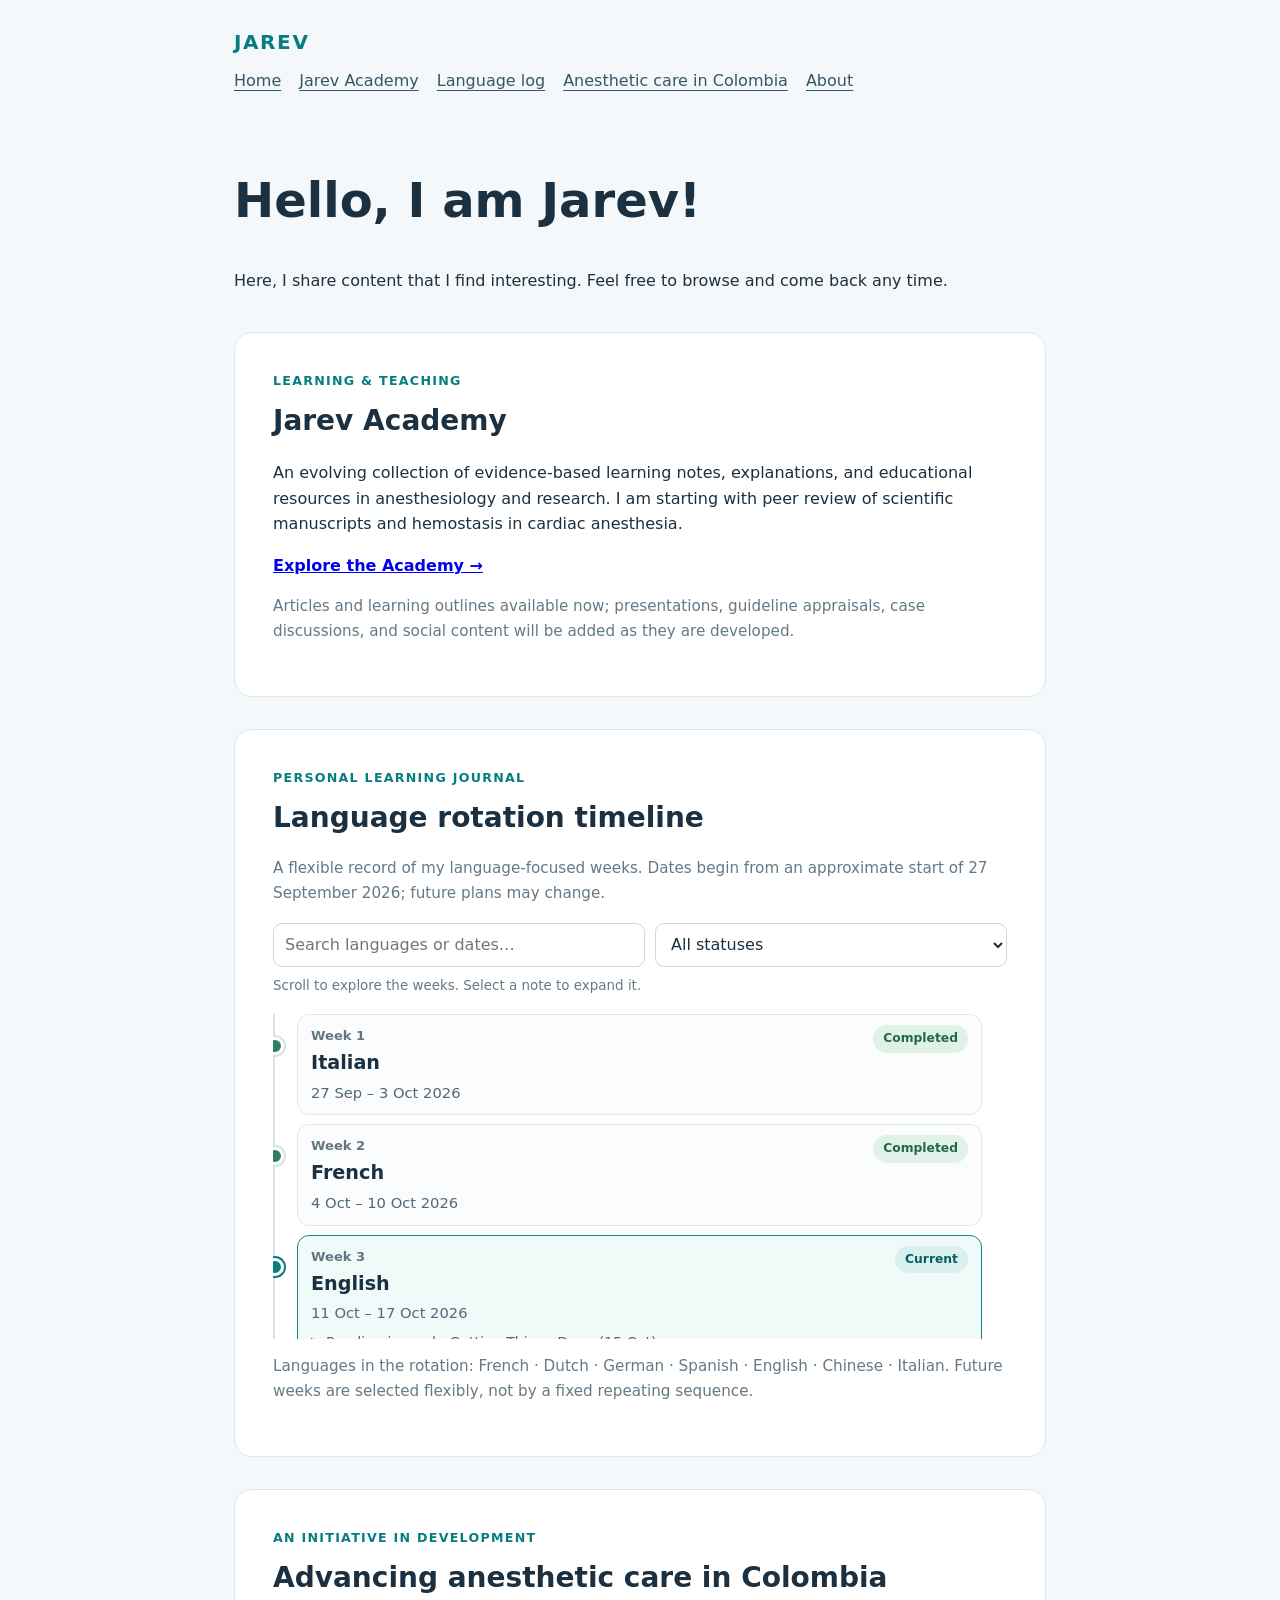
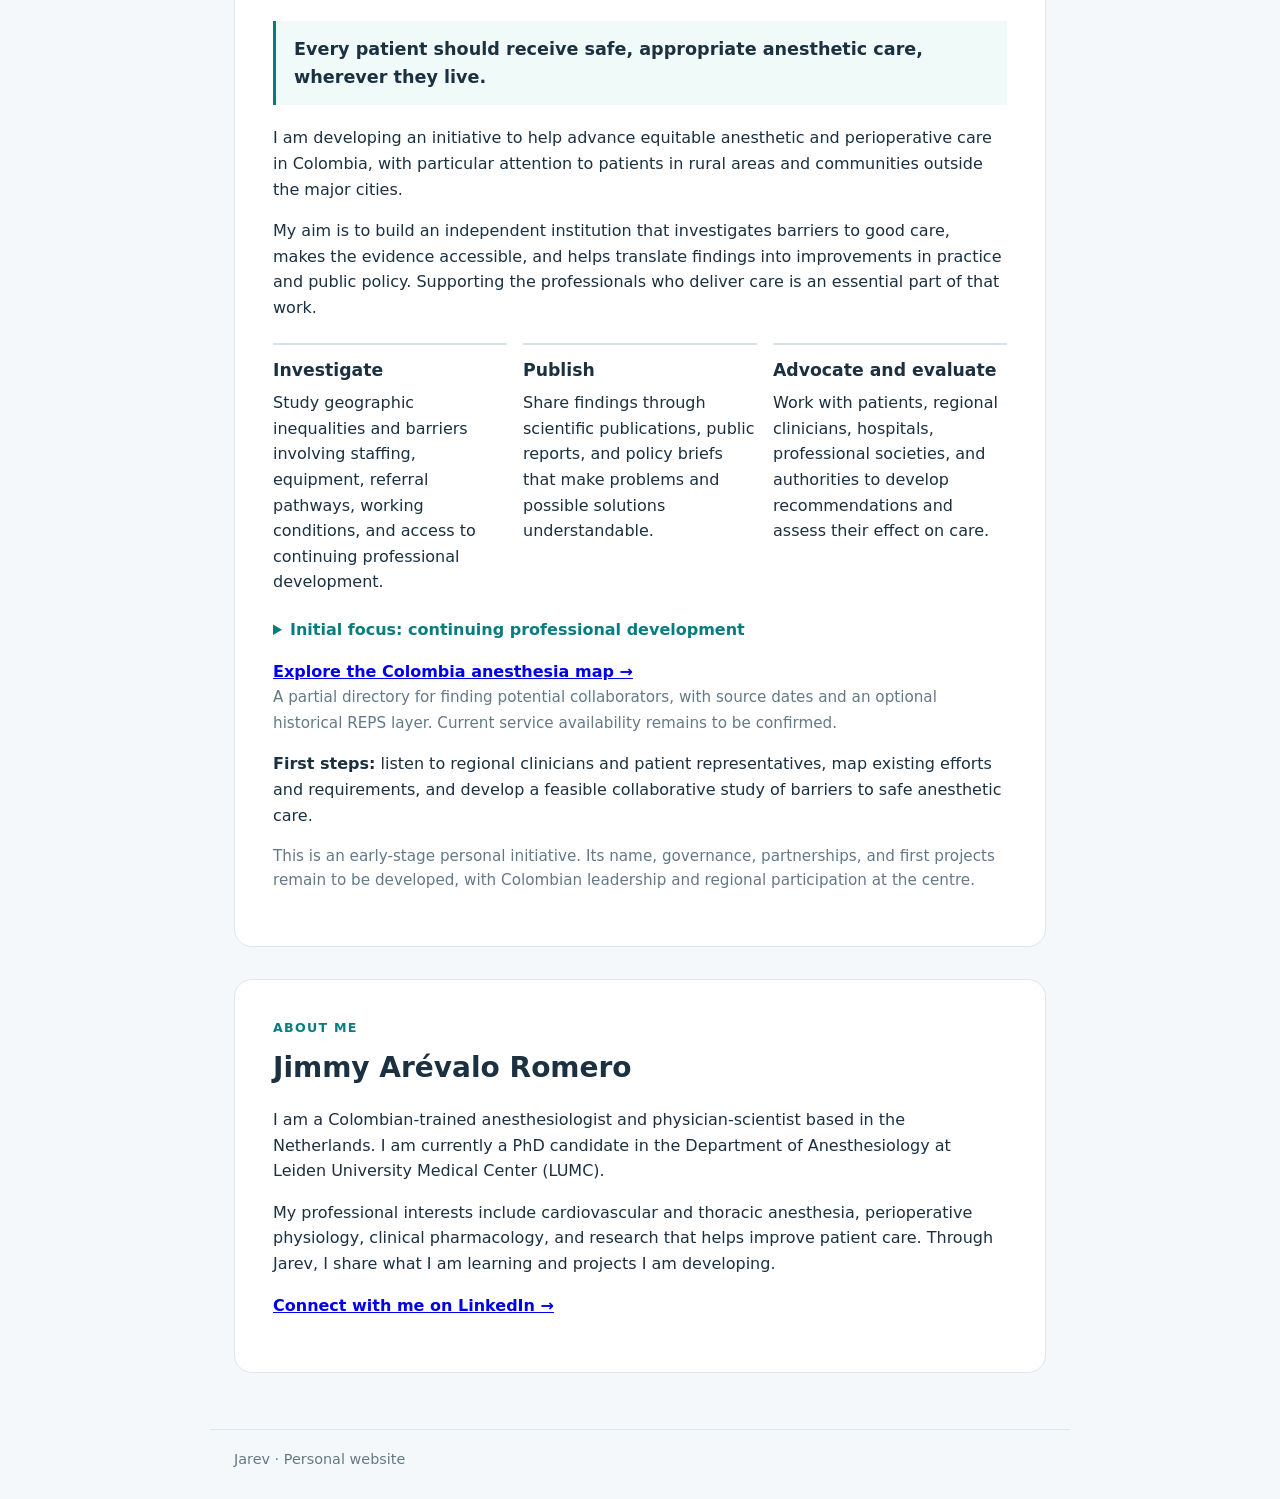
==== index.html @ 4c2c331e "Move About section and navigation link to end of homepage" ====
<!DOCTYPE html>
<html lang="en">
<head>
  <meta charset="UTF-8">
  <meta name="viewport" content="width=device-width, initial-scale=1">
  <meta name="description" content="Jarev’s personal website: learning, research, and an initiative for equitable anesthetic care in Colombia.">
  <title>Jarev | Learning &amp; Anesthetic Care</title>
  <style>
    :root { font-family: system-ui, -apple-system, "Segoe UI", sans-serif; background: #f5f8fa; color: #1b3040; }
    * { box-sizing: border-box; }
    body { margin: 0; line-height: 1.6; }
    header, main, footer { max-width: 860px; margin: auto; padding-left: 24px; padding-right: 24px; }
    header { padding-top: 26px; padding-bottom: 14px; }
    .brand { color: #087d80; font-weight: 800; letter-spacing: .08em; text-decoration: none; font-size: 1.25rem; }
    nav { margin-top: 10px; }
    nav a { color: #345668; margin-right: 18px; text-underline-offset: 4px; }
    main { padding-top: 26px; padding-bottom: 56px; }
    h1 { font-size: clamp(2rem, 5vw, 3rem); line-height: 1.15; }
    h2 { margin: 0 0 9px; font-size: 1.75rem; }
    .intro { margin-bottom: 38px; }
    .panel { padding: clamp(20px, 4vw, 38px); border-radius: 18px; border: 1px solid #dce6eb; background: white; }
    .panel + .panel { margin-top: 32px; }
    .initiative-principle { margin: 20px 0; padding: 14px 18px; border-left: 3px solid #087d80; background: #f0faf9; font-size: 1.1rem; font-weight: 650; }
    .initiative-grid { display: grid; grid-template-columns: repeat(auto-fit, minmax(min(100%, 190px), 1fr)); gap: 16px; margin: 22px 0; }
    .initiative-grid article { border-top: 2px solid #d5e3e8; padding-top: 12px; }
    .initiative-grid h3 { margin: 0 0 6px; font-size: 1.08rem; }
    .initiative-grid p { margin: 0; }
    .initiative-details summary { cursor: pointer; color: #087d80; font-weight: 650; }
    .eyebrow { text-transform: uppercase; color: #087d80; letter-spacing: .1em; font-size: .79rem; font-weight: 800; margin: 0 0 8px; }
    .muted { color: #647986; font-size: .95rem; }
    .timeline-tools { display: flex; flex-wrap: wrap; gap: 10px; margin-top: 18px; }
    .timeline-tools input, .timeline-tools select { min-height: 42px; border: 1px solid #c8d8df; border-radius: 9px; background: white; padding: 8px 11px; font: inherit; color: inherit; }
    .timeline-tools input { flex: 1 1 185px; min-width: 0; }
    .timeline-tools select { flex: 1 1 165px; }
    .timeline-viewport { max-height: 325px; overflow-y: auto; overscroll-behavior: contain; margin-top: 18px; padding-right: 10px; scrollbar-gutter: stable; }
    .timeline-hint { font-size: .84rem; margin: 8px 0 0; }
    .timeline { list-style: none; padding: 0 0 0 22px; margin: 0; border-left: 2px solid #d5e3e8; }
    .entry { position: relative; margin: 0 0 9px 0; padding: 10px 13px; border: 1px solid #e0e8ed; border-radius: 12px; background: #fbfcfd; }
    .entry::before { content: ""; position: absolute; width: 12px; height: 12px; border-radius: 50%; background: #90a5af; border: 3px solid white; box-shadow: 0 0 0 2px #d5e3e8; left: -32px; top: 22px; }
    .entry.current { border-color: #0c888c; background: #f0faf9; }
    .entry.current::before { background: #087d80; box-shadow: 0 0 0 2px #087d80; }
    .entry.completed::before { background: #318064; }
    .entry.planned::before { background: #c48a31; }
    .entry-header { display: flex; justify-content: space-between; align-items: flex-start; flex-wrap: wrap; gap: 10px; }
    .week { font-size: .82rem; color: #627684; font-weight: 650; }
    .language { font-size: 1.2rem; margin: 2px 0; font-weight: 750; }
    .date { color: #526978; font-size: .92rem; }
    .status { border-radius: 99px; padding: 4px 10px; font-size: .77rem; font-weight: 750; background: #e9eef1; color: #516676; white-space: nowrap; }
    .completed .status { color: #226848; background: #e0f2e7; }
    .current .status { color: #075f61; background: #d8f1ee; }
    .planned .status { color: #875814; background: #fff0d8; }
    .entry p { margin: 8px 0 0; }
    .entry details { margin-top: 6px; color: #526978; font-size: .88rem; }
    .journal-note { padding: 5px 0 3px; }
    .journal-note p { margin: 10px 0; }
    .journal-note p:last-child { margin-bottom: 0; }
    .entry summary { cursor: pointer; }
    .entry[hidden] { display: none; }
    #no-results { margin: 14px 0; color: #617381; }
    @media (max-width: 520px) { .timeline-viewport { max-height: 300px; } .language { font-size: 1.05rem; } .date { font-size: .82rem; } }
    footer { border-top: 1px solid #dce6eb; padding-top: 18px; padding-bottom: 28px; color: #647986; font-size: .9rem; }
  </style>
</head>
<body>
  <header>
    <a class="brand" href="#top">JAREV</a>
    <nav aria-label="Main navigation"><a href="#top">Home</a><a href="academy/">Jarev Academy</a><a href="#language-log">Language log</a><a href="#colombia">Anesthetic care in Colombia</a><a href="#about">About</a></nav>
  </header>
  <main id="top">
    <section class="intro">
      <h1>Hello, I am Jarev!</h1>
      <p>Here, I share content that I find interesting. Feel free to browse and come back any time.</p>
    </section>
    <section class="panel" id="academy" aria-labelledby="academy-heading">
      <p class="eyebrow">Learning &amp; teaching</p>
      <h2 id="academy-heading">Jarev Academy</h2>
      <p>An evolving collection of evidence-based learning notes, explanations, and educational resources in anesthesiology and research. I am starting with peer review of scientific manuscripts and hemostasis in cardiac anesthesia.</p>
      <p><a href="academy/"><strong>Explore the Academy →</strong></a></p>
      <p class="muted">Articles and learning outlines available now; presentations, guideline appraisals, case discussions, and social content will be added as they are developed.</p>
    </section>

    <section class="panel" id="language-log" aria-labelledby="log-heading">
      <p class="eyebrow">Personal learning journal</p>
      <h2 id="log-heading">Language rotation timeline</h2>
      <p class="muted">A flexible record of my language-focused weeks. Dates begin from an approximate start of 27 September 2026; future plans may change.</p>
      <div class="timeline-tools">
        <input id="language-search" type="search" placeholder="Search languages or dates…" aria-label="Search timeline">
        <select id="status-filter" aria-label="Filter by status">
          <option value="all">All statuses</option>
          <option value="completed">Completed</option>
          <option value="current">Current</option>
          <option value="planned">Planned / tentative</option>
          <option value="tbd">To be determined</option>
        </select>
      </div>
      <p class="muted timeline-hint">Scroll to explore the weeks. Select a note to expand it.</p>
      <div class="timeline-viewport" aria-label="Scrollable language rotation timeline" tabindex="0">
      <ol class="timeline">
        <li class="entry completed">
          <div class="entry-header"><div><div class="week">Week 1</div><div class="language">Italian</div><div class="date"><time datetime="2026-09-27">27 Sep</time> – <time datetime="2026-10-03">3 Oct 2026</time></div></div><span class="status">Completed</span></div>
        </li>
        <li class="entry completed">
          <div class="entry-header"><div><div class="week">Week 2</div><div class="language">French</div><div class="date"><time datetime="2026-10-04">4 Oct</time> – <time datetime="2026-10-10">10 Oct 2026</time></div></div><span class="status">Completed</span></div>
        </li>
        <li class="entry current">
          <div class="entry-header"><div><div class="week">Week 3</div><div class="language">English</div><div class="date"><time datetime="2026-10-11">11 Oct</time> – <time datetime="2026-10-17">17 Oct 2026</time></div></div><span class="status">Current</span></div>
          <details>
            <summary>Reading journal · Getting Things Done (15 Oct)</summary>
            <div class="journal-note">
              <p><strong>What I'm reading:</strong> <cite>Getting Things Done</cite> by David Allen (2015 edition).</p>
              <p>I came across a used copy by chance while passing a bookshop. I was drawn to the possibility of developing a more efficient, less stressful approach to productivity—and to the opportunity to practise reading in English.</p>
              <p>I'm curious about how well the book's ideas hold up today. The author intended this edition to focus on enduring principles rather than tools tied to the technology of 2015, before today's widely accessible AI chatbots. I want to see how those principles might apply in a world with newer AI tools.</p>
            </div>
          </details>
        </li>
        <li class="entry planned">
          <div class="entry-header"><div><div class="week">Week 4</div><div class="language">English</div><div class="date"><time datetime="2026-10-18">18 Oct</time> – <time datetime="2026-10-24">24 Oct 2026</time></div></div><span class="status">Planned</span></div>
          <details><summary>Week note</summary><p>An extra English week while in the United States.</p></details>
        </li>
        <li class="entry planned">
          <div class="entry-header"><div><div class="week">Week 5</div><div class="language">German</div><div class="date"><time datetime="2026-10-25">25 Oct</time> – <time datetime="2026-10-31">31 Oct 2026</time></div></div><span class="status">Tentative</span></div>
        </li>
        <li class="entry">
          <div class="entry-header"><div><div class="week">Week 6</div><div class="language">To be determined</div><div class="date"><time datetime="2026-11-01">1 Nov</time> – <time datetime="2026-11-07">7 Nov 2026</time></div></div><span class="status">TBD</span></div>
        </li>
        <li class="entry">
          <div class="entry-header"><div><div class="week">Week 7</div><div class="language">To be determined</div><div class="date"><time datetime="2026-11-08">8 Nov</time> – <time datetime="2026-11-14">14 Nov 2026</time></div></div><span class="status">TBD</span></div>
        </li>
        <li class="entry">
          <div class="entry-header"><div><div class="week">Week 8</div><div class="language">To be determined</div><div class="date"><time datetime="2026-11-15">15 Nov</time> – <time datetime="2026-11-21">21 Nov 2026</time></div></div><span class="status">TBD</span></div>
        </li>
      </ol>
      <p id="no-results" hidden>No matching weeks found.</p>
      </div>
      <p class="muted">Languages in the rotation: French · Dutch · German · Spanish · English · Chinese · Italian. Future weeks are selected flexibly, not by a fixed repeating sequence.</p>
    </section>

    <section class="panel" id="colombia" aria-labelledby="colombia-heading">
      <p class="eyebrow">An initiative in development</p>
      <h2 id="colombia-heading">Advancing anesthetic care in Colombia</h2>
      <blockquote class="initiative-principle">Every patient should receive safe, appropriate anesthetic care, wherever they live.</blockquote>
      <p>I am developing an initiative to help advance equitable anesthetic and perioperative care in Colombia, with particular attention to patients in rural areas and communities outside the major cities.</p>
      <p>My aim is to build an independent institution that investigates barriers to good care, makes the evidence accessible, and helps translate findings into improvements in practice and public policy. Supporting the professionals who deliver care is an essential part of that work.</p>
      <div class="initiative-grid">
        <article>
          <h3>Investigate</h3>
          <p>Study geographic inequalities and barriers involving staffing, equipment, referral pathways, working conditions, and access to continuing professional development.</p>
        </article>
        <article>
          <h3>Publish</h3>
          <p>Share findings through scientific publications, public reports, and policy briefs that make problems and possible solutions understandable.</p>
        </article>
        <article>
          <h3>Advocate and evaluate</h3>
          <p>Work with patients, regional clinicians, hospitals, professional societies, and authorities to develop recommendations and assess their effect on care.</p>
        </article>
      </div>
      <details class="initiative-details">
        <summary>Initial focus: continuing professional development</summary>
        <p>One proposed research priority is how Colombia supports and verifies continued professional competence. Questions include access to relevant education, protected learning time, costs, institutional responsibilities, and the role of continuing education or recertification requirements.</p>
        <p>The aim is to establish what helps clinicians maintain current, safe practice and improves patient care. Recommendations should be informed by evidence and by the realities of practising outside major academic centres.</p>
      </details>
      <p><a href="mapa-anestesia.html"><strong>Explore the Colombia anesthesia map →</strong></a><br><span class="muted">A partial directory for finding potential collaborators, with source dates and an optional historical REPS layer. Current service availability remains to be confirmed.</span></p>
      <p><strong>First steps:</strong> listen to regional clinicians and patient representatives, map existing efforts and requirements, and develop a feasible collaborative study of barriers to safe anesthetic care.</p>
      <p class="muted">This is an early-stage personal initiative. Its name, governance, partnerships, and first projects remain to be developed, with Colombian leadership and regional participation at the centre.</p>
    </section>

    <section class="panel" id="about" aria-labelledby="about-heading">
      <p class="eyebrow">About me</p>
      <h2 id="about-heading">Jimmy Arévalo Romero</h2>
      <p>I am a Colombian-trained anesthesiologist and physician-scientist based in the Netherlands. I am currently a PhD candidate in the Department of Anesthesiology at Leiden University Medical Center (LUMC).</p>
      <p>My professional interests include cardiovascular and thoracic anesthesia, perioperative physiology, clinical pharmacology, and research that helps improve patient care. Through Jarev, I share what I am learning and projects I am developing.</p>
      <p><a href="https://www.linkedin.com/in/jimmy-ar%C3%A9valo-romero-9998aa47/" target="_blank" rel="noopener noreferrer"><strong>Connect with me on LinkedIn →</strong></a></p>
    </section>
  </main>
  <footer>Jarev · Personal website</footer>
  <script>
    const search = document.getElementById('language-search');
    const filter = document.getElementById('status-filter');
    const entries = Array.from(document.querySelectorAll('.timeline .entry'));
    const empty = document.getElementById('no-results');
    function applyFilters() {
      const term = search.value.trim().toLocaleLowerCase();
      let visible = 0;
      for (const entry of entries) {
        const status = entry.classList.contains('completed') ? 'completed'
          : entry.classList.contains('current') ? 'current'
          : entry.querySelector('.status').textContent.trim() === 'TBD' ? 'tbd' : 'planned';
        const matches = (filter.value === 'all' || status === filter.value) && entry.textContent.toLocaleLowerCase().includes(term);
        entry.hidden = !matches;
        if (matches) visible++;
      }
      empty.hidden = visible !== 0;
    }
    search.addEventListener('input', applyFilters);
    filter.addEventListener('change', applyFilters);
  </script>
</body>
</html>
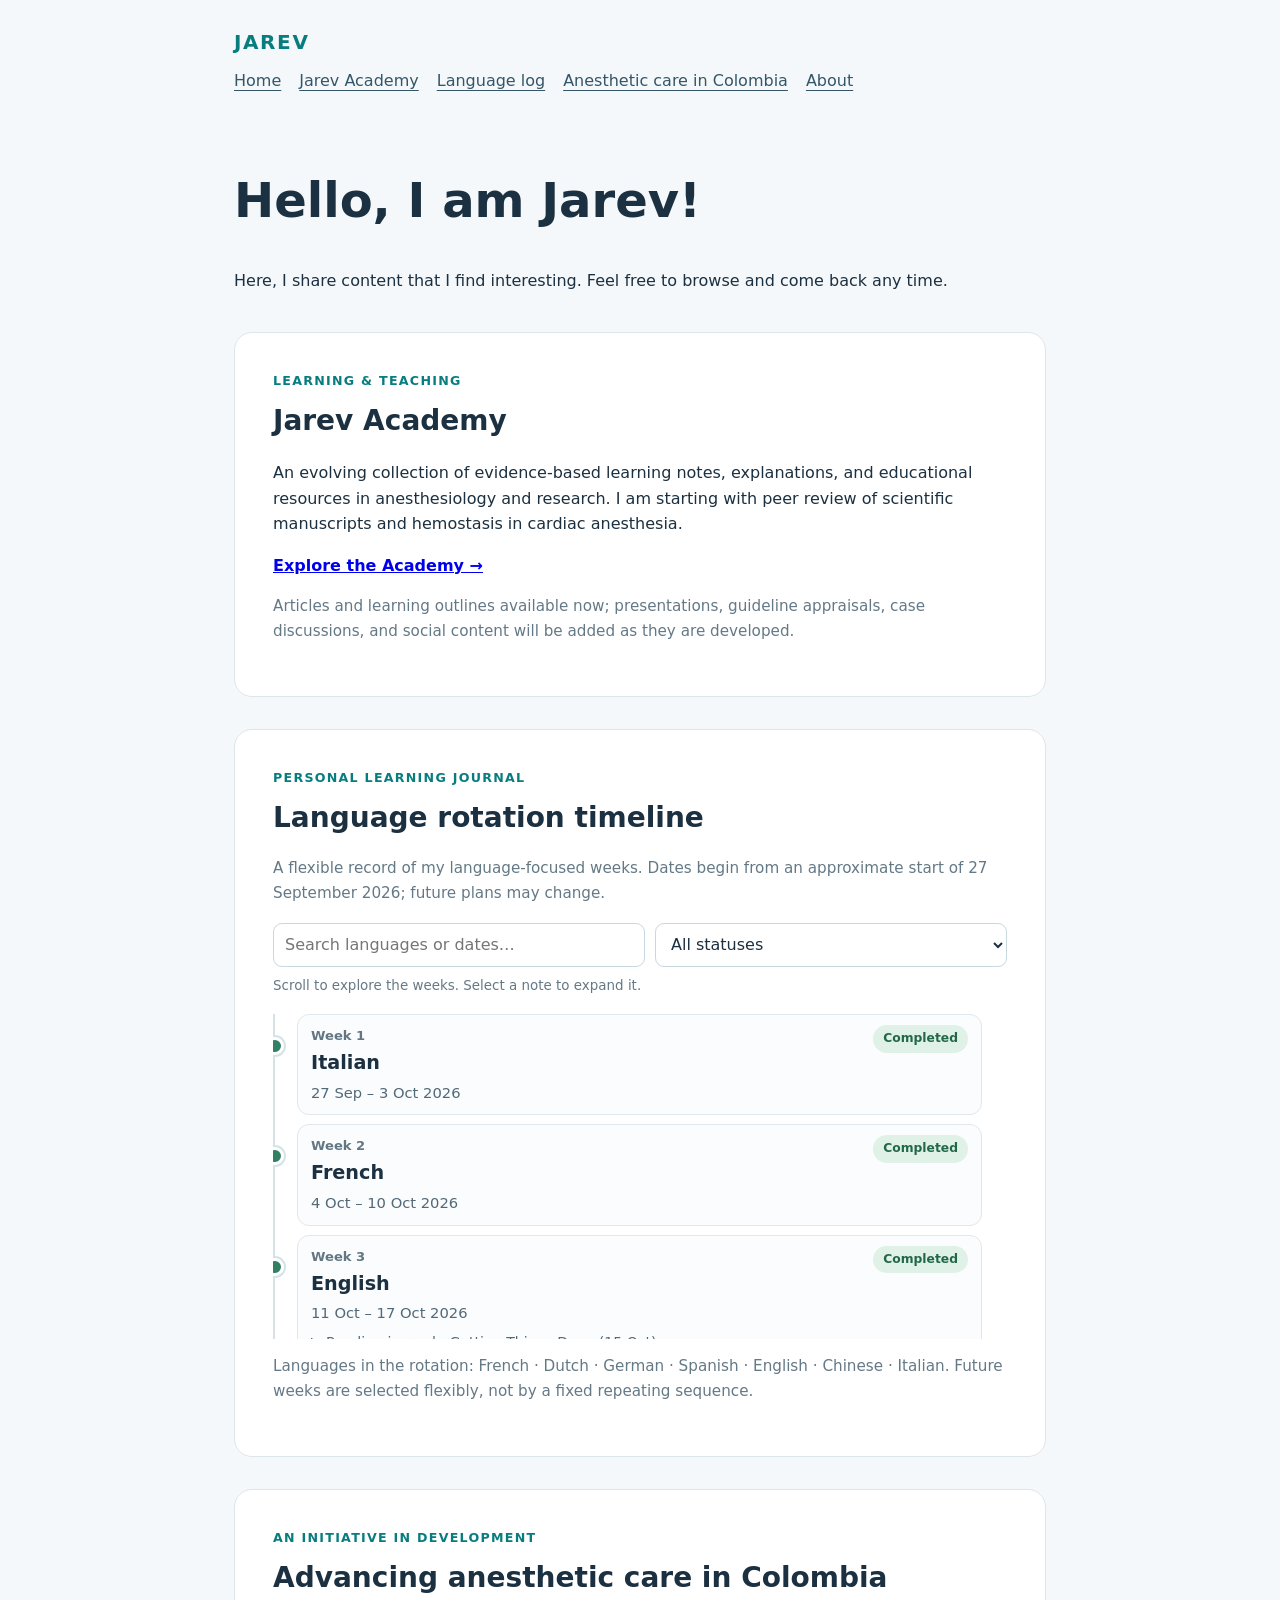
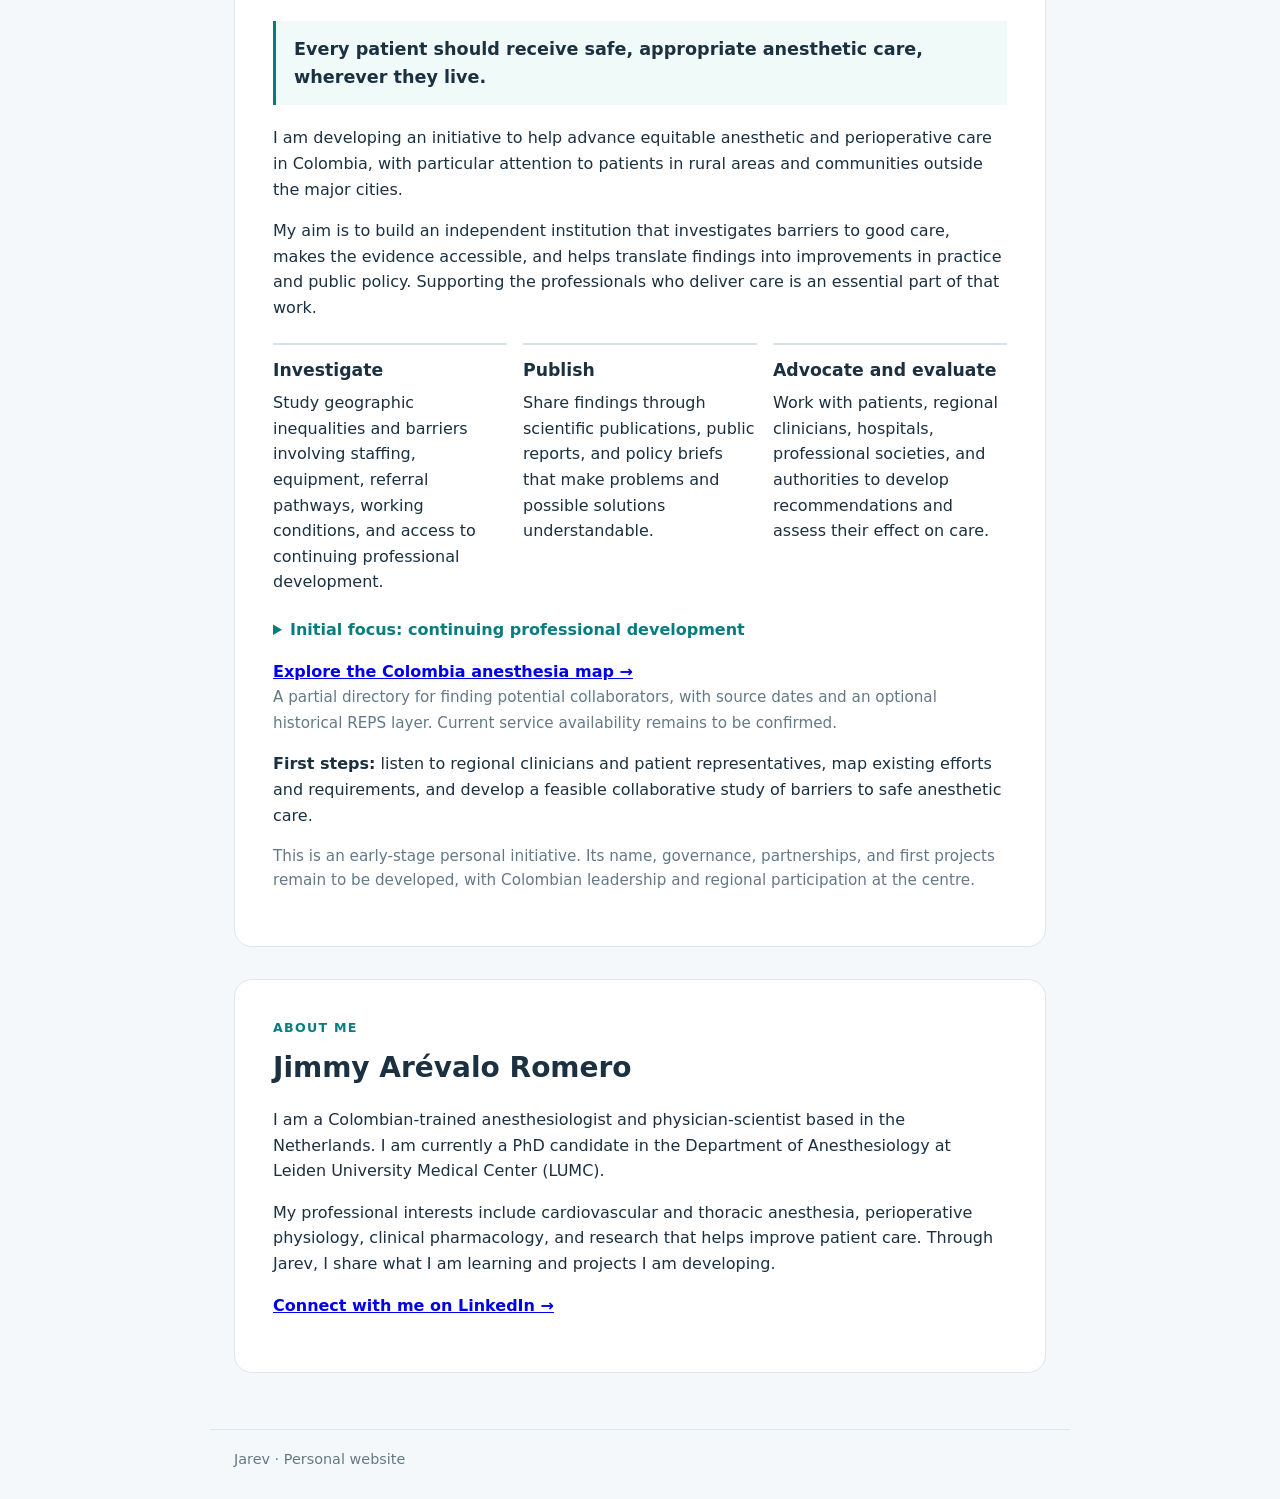
==== commit ee10fc26: "Update language timeline: Week 3 completed, Week 4 current Co-Authored-By: Claude Opus 5.5 <noreply@" ====
--- a/index.html
+++ b/index.html
@@ -102,8 +102,8 @@
         <li class="entry completed">
           <div class="entry-header"><div><div class="week">Week 2</div><div class="language">French</div><div class="date"><time datetime="2026-10-04">4 Oct</time> – <time datetime="2026-10-10">10 Oct 2026</time></div></div><span class="status">Completed</span></div>
         </li>
-        <li class="entry current">
-          <div class="entry-header"><div><div class="week">Week 3</div><div class="language">English</div><div class="date"><time datetime="2026-10-11">11 Oct</time> – <time datetime="2026-10-17">17 Oct 2026</time></div></div><span class="status">Current</span></div>
+        <li class="entry completed">
+          <div class="entry-header"><div><div class="week">Week 3</div><div class="language">English</div><div class="date"><time datetime="2026-10-11">11 Oct</time> – <time datetime="2026-10-17">17 Oct 2026</time></div></div><span class="status">Completed</span></div>
           <details>
             <summary>Reading journal · Getting Things Done (15 Oct)</summary>
             <div class="journal-note">
@@ -113,8 +113,8 @@
             </div>
           </details>
         </li>
-        <li class="entry planned">
-          <div class="entry-header"><div><div class="week">Week 4</div><div class="language">English</div><div class="date"><time datetime="2026-10-18">18 Oct</time> – <time datetime="2026-10-24">24 Oct 2026</time></div></div><span class="status">Planned</span></div>
+        <li class="entry current">
+          <div class="entry-header"><div><div class="week">Week 4</div><div class="language">English</div><div class="date"><time datetime="2026-10-18">18 Oct</time> – <time datetime="2026-10-24">24 Oct 2026</time></div></div><span class="status">Current</span></div>
           <details><summary>Week note</summary><p>An extra English week while in the United States.</p></details>
         </li>
         <li class="entry planned">
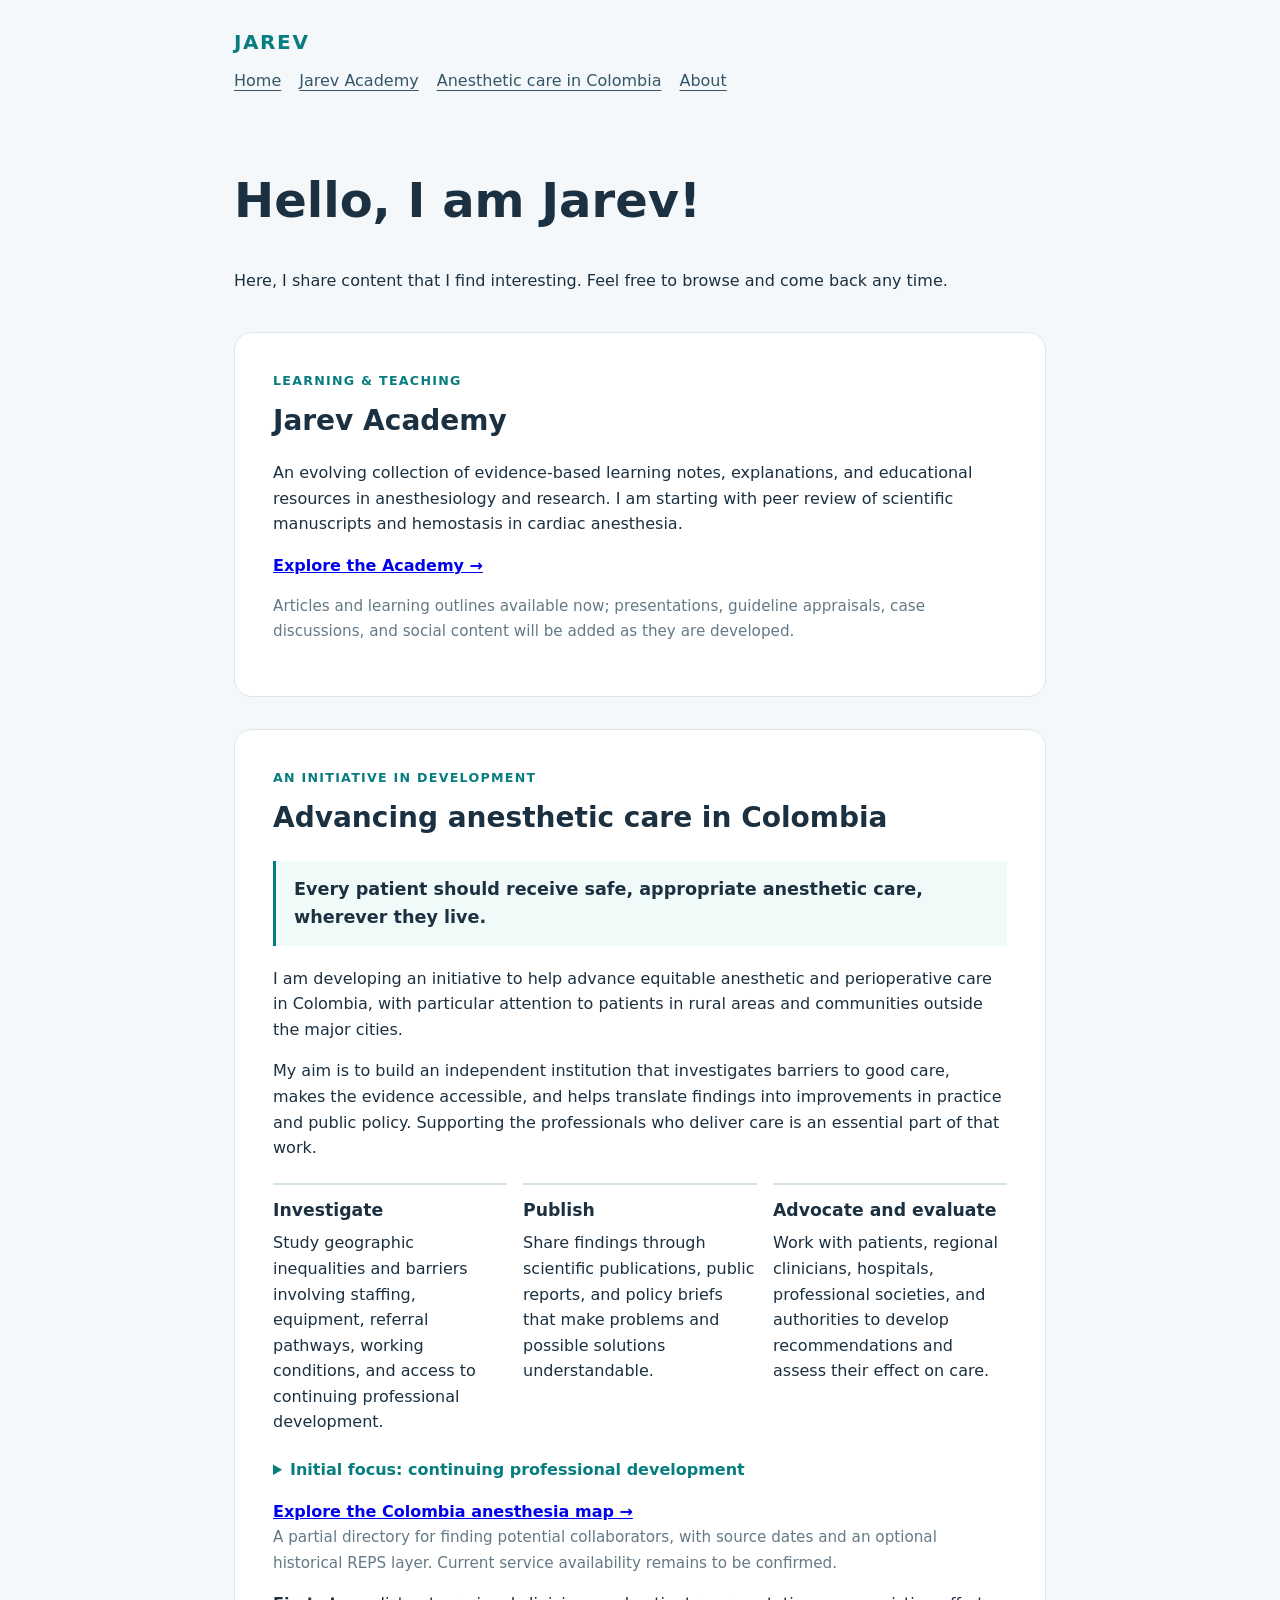
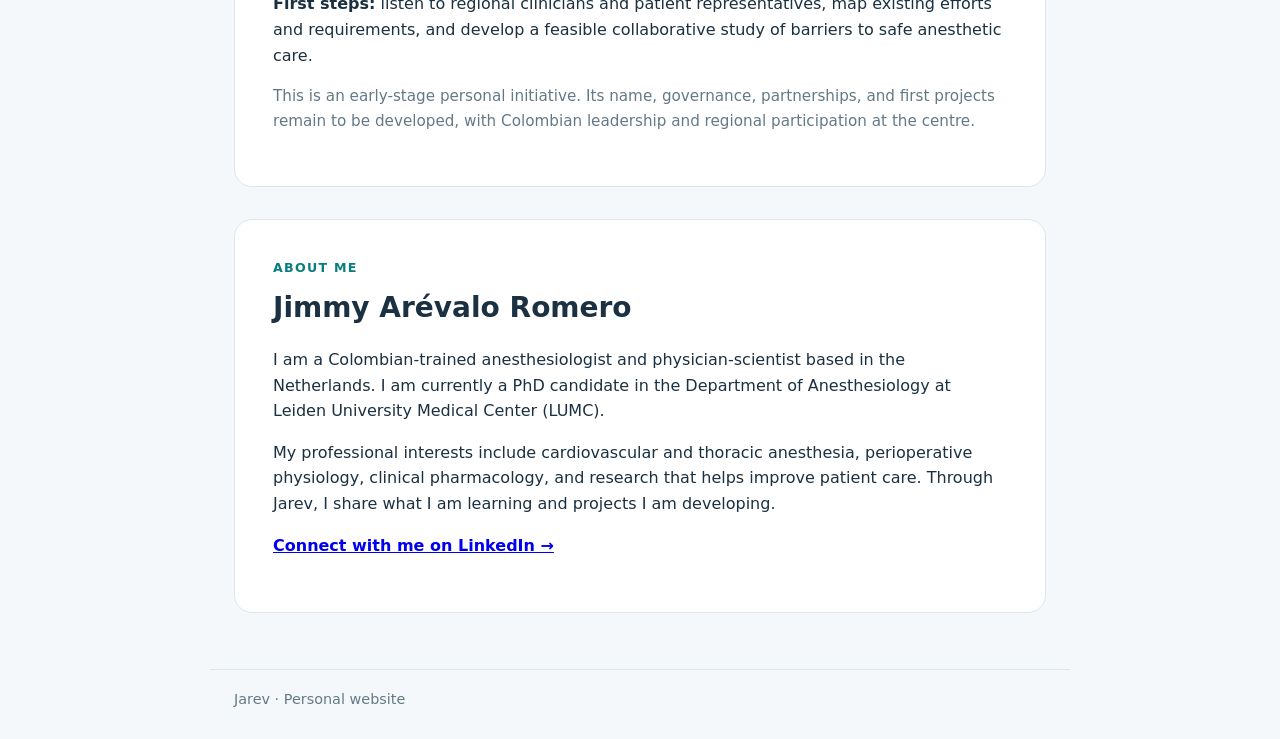
==== commit 42c7e838: "Move language log to unlisted /languages page; add Week 4 and 5 goals Co-Authored-By: Claude Opus 5." ====
--- a/index.html
+++ b/index.html
@@ -64,7 +64,7 @@
 <body>
   <header>
     <a class="brand" href="#top">JAREV</a>
-    <nav aria-label="Main navigation"><a href="#top">Home</a><a href="academy/">Jarev Academy</a><a href="#language-log">Language log</a><a href="#colombia">Anesthetic care in Colombia</a><a href="#about">About</a></nav>
+    <nav aria-label="Main navigation"><a href="#top">Home</a><a href="academy/">Jarev Academy</a><a href="#colombia">Anesthetic care in Colombia</a><a href="#about">About</a></nav>
   </header>
   <main id="top">
     <section class="intro">
@@ -77,62 +77,6 @@
       <p>An evolving collection of evidence-based learning notes, explanations, and educational resources in anesthesiology and research. I am starting with peer review of scientific manuscripts and hemostasis in cardiac anesthesia.</p>
       <p><a href="academy/"><strong>Explore the Academy →</strong></a></p>
       <p class="muted">Articles and learning outlines available now; presentations, guideline appraisals, case discussions, and social content will be added as they are developed.</p>
-    </section>
-
-    <section class="panel" id="language-log" aria-labelledby="log-heading">
-      <p class="eyebrow">Personal learning journal</p>
-      <h2 id="log-heading">Language rotation timeline</h2>
-      <p class="muted">A flexible record of my language-focused weeks. Dates begin from an approximate start of 27 September 2026; future plans may change.</p>
-      <div class="timeline-tools">
-        <input id="language-search" type="search" placeholder="Search languages or dates…" aria-label="Search timeline">
-        <select id="status-filter" aria-label="Filter by status">
-          <option value="all">All statuses</option>
-          <option value="completed">Completed</option>
-          <option value="current">Current</option>
-          <option value="planned">Planned / tentative</option>
-          <option value="tbd">To be determined</option>
-        </select>
-      </div>
-      <p class="muted timeline-hint">Scroll to explore the weeks. Select a note to expand it.</p>
-      <div class="timeline-viewport" aria-label="Scrollable language rotation timeline" tabindex="0">
-      <ol class="timeline">
-        <li class="entry completed">
-          <div class="entry-header"><div><div class="week">Week 1</div><div class="language">Italian</div><div class="date"><time datetime="2026-09-27">27 Sep</time> – <time datetime="2026-10-03">3 Oct 2026</time></div></div><span class="status">Completed</span></div>
-        </li>
-        <li class="entry completed">
-          <div class="entry-header"><div><div class="week">Week 2</div><div class="language">French</div><div class="date"><time datetime="2026-10-04">4 Oct</time> – <time datetime="2026-10-10">10 Oct 2026</time></div></div><span class="status">Completed</span></div>
-        </li>
-        <li class="entry completed">
-          <div class="entry-header"><div><div class="week">Week 3</div><div class="language">English</div><div class="date"><time datetime="2026-10-11">11 Oct</time> – <time datetime="2026-10-17">17 Oct 2026</time></div></div><span class="status">Completed</span></div>
-          <details>
-            <summary>Reading journal · Getting Things Done (15 Oct)</summary>
-            <div class="journal-note">
-              <p><strong>What I'm reading:</strong> <cite>Getting Things Done</cite> by David Allen (2015 edition).</p>
-              <p>I came across a used copy by chance while passing a bookshop. I was drawn to the possibility of developing a more efficient, less stressful approach to productivity—and to the opportunity to practise reading in English.</p>
-              <p>I'm curious about how well the book's ideas hold up today. The author intended this edition to focus on enduring principles rather than tools tied to the technology of 2015, before today's widely accessible AI chatbots. I want to see how those principles might apply in a world with newer AI tools.</p>
-            </div>
-          </details>
-        </li>
-        <li class="entry current">
-          <div class="entry-header"><div><div class="week">Week 4</div><div class="language">English</div><div class="date"><time datetime="2026-10-18">18 Oct</time> – <time datetime="2026-10-24">24 Oct 2026</time></div></div><span class="status">Current</span></div>
-          <details><summary>Week note</summary><p>An extra English week while in the United States.</p></details>
-        </li>
-        <li class="entry planned">
-          <div class="entry-header"><div><div class="week">Week 5</div><div class="language">German</div><div class="date"><time datetime="2026-10-25">25 Oct</time> – <time datetime="2026-10-31">31 Oct 2026</time></div></div><span class="status">Tentative</span></div>
-        </li>
-        <li class="entry">
-          <div class="entry-header"><div><div class="week">Week 6</div><div class="language">To be determined</div><div class="date"><time datetime="2026-11-01">1 Nov</time> – <time datetime="2026-11-07">7 Nov 2026</time></div></div><span class="status">TBD</span></div>
-        </li>
-        <li class="entry">
-          <div class="entry-header"><div><div class="week">Week 7</div><div class="language">To be determined</div><div class="date"><time datetime="2026-11-08">8 Nov</time> – <time datetime="2026-11-14">14 Nov 2026</time></div></div><span class="status">TBD</span></div>
-        </li>
-        <li class="entry">
-          <div class="entry-header"><div><div class="week">Week 8</div><div class="language">To be determined</div><div class="date"><time datetime="2026-11-15">15 Nov</time> – <time datetime="2026-11-21">21 Nov 2026</time></div></div><span class="status">TBD</span></div>
-        </li>
-      </ol>
-      <p id="no-results" hidden>No matching weeks found.</p>
-      </div>
-      <p class="muted">Languages in the rotation: French · Dutch · German · Spanish · English · Chinese · Italian. Future weeks are selected flexibly, not by a fixed repeating sequence.</p>
     </section>
 
     <section class="panel" id="colombia" aria-labelledby="colombia-heading">
@@ -174,26 +118,5 @@
     </section>
   </main>
   <footer>Jarev · Personal website</footer>
-  <script>
-    const search = document.getElementById('language-search');
-    const filter = document.getElementById('status-filter');
-    const entries = Array.from(document.querySelectorAll('.timeline .entry'));
-    const empty = document.getElementById('no-results');
-    function applyFilters() {
-      const term = search.value.trim().toLocaleLowerCase();
-      let visible = 0;
-      for (const entry of entries) {
-        const status = entry.classList.contains('completed') ? 'completed'
-          : entry.classList.contains('current') ? 'current'
-          : entry.querySelector('.status').textContent.trim() === 'TBD' ? 'tbd' : 'planned';
-        const matches = (filter.value === 'all' || status === filter.value) && entry.textContent.toLocaleLowerCase().includes(term);
-        entry.hidden = !matches;
-        if (matches) visible++;
-      }
-      empty.hidden = visible !== 0;
-    }
-    search.addEventListener('input', applyFilters);
-    filter.addEventListener('change', applyFilters);
-  </script>
 </body>
 </html>
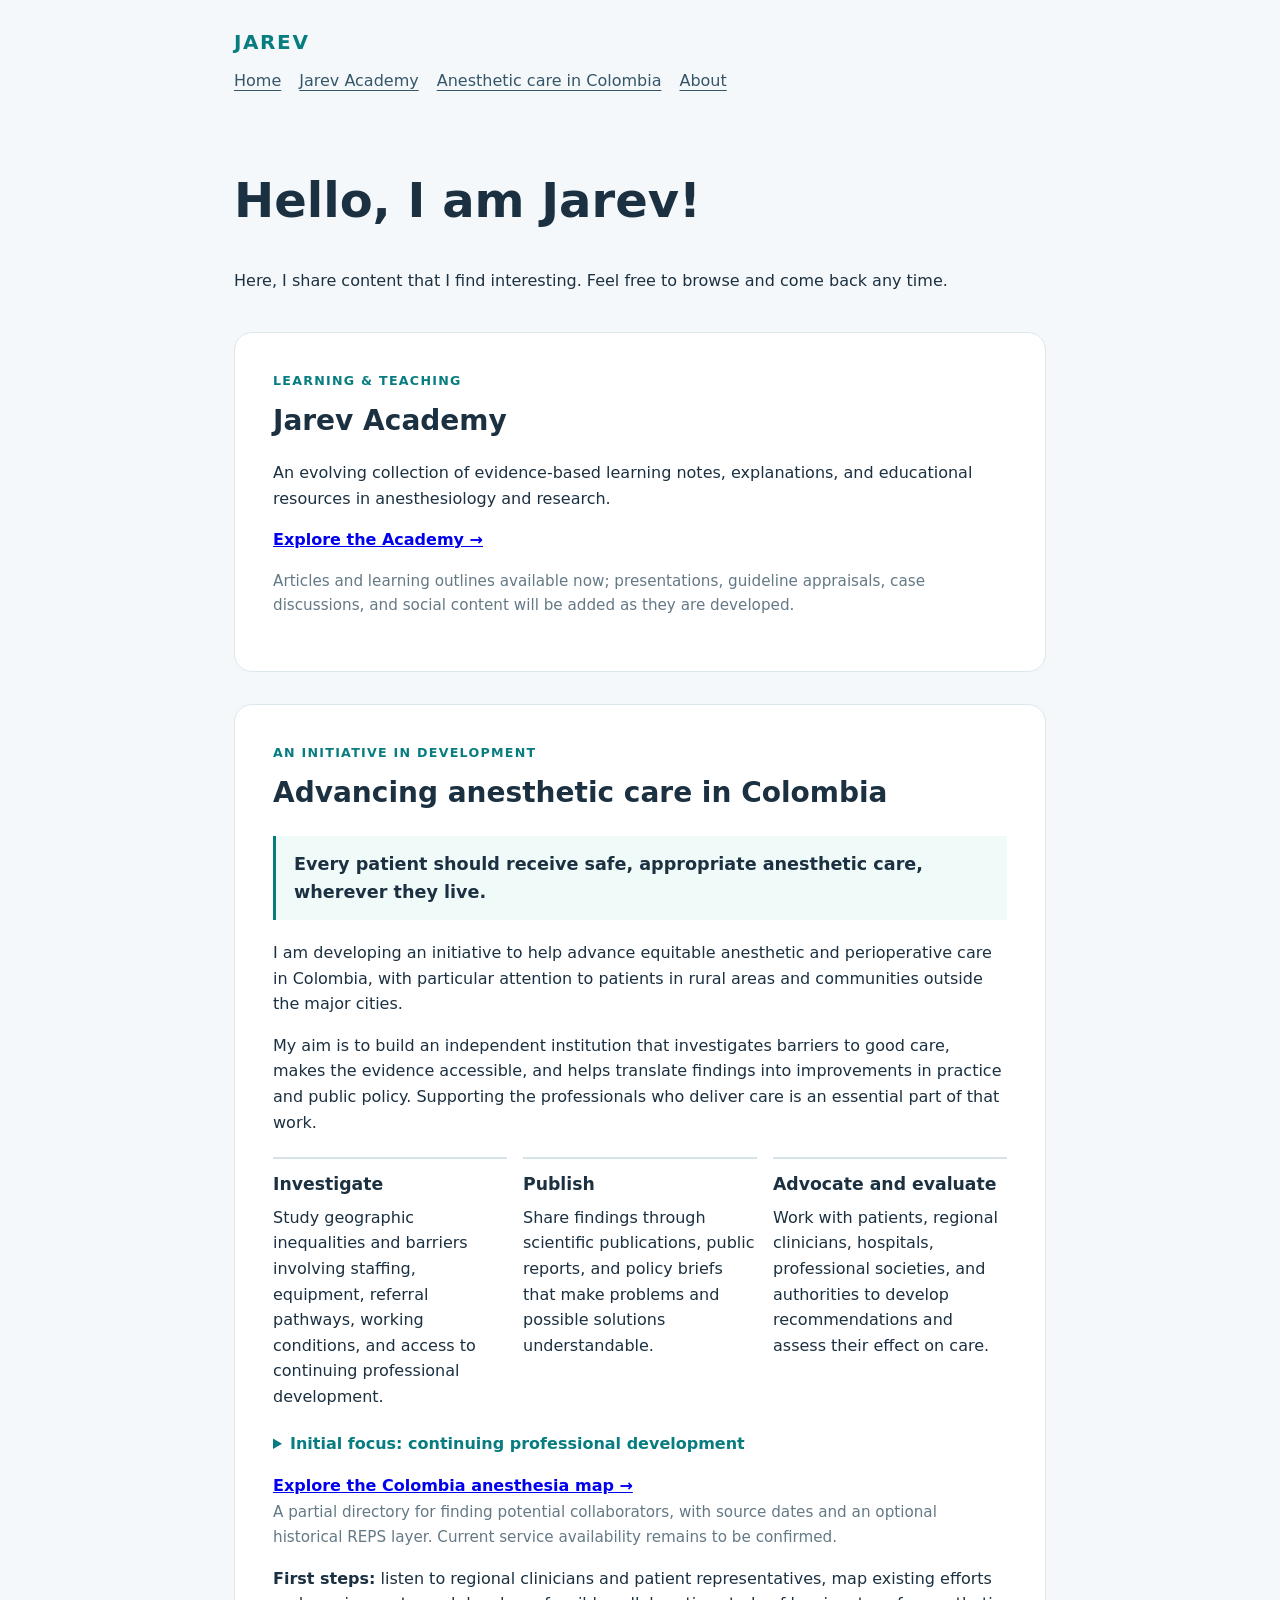
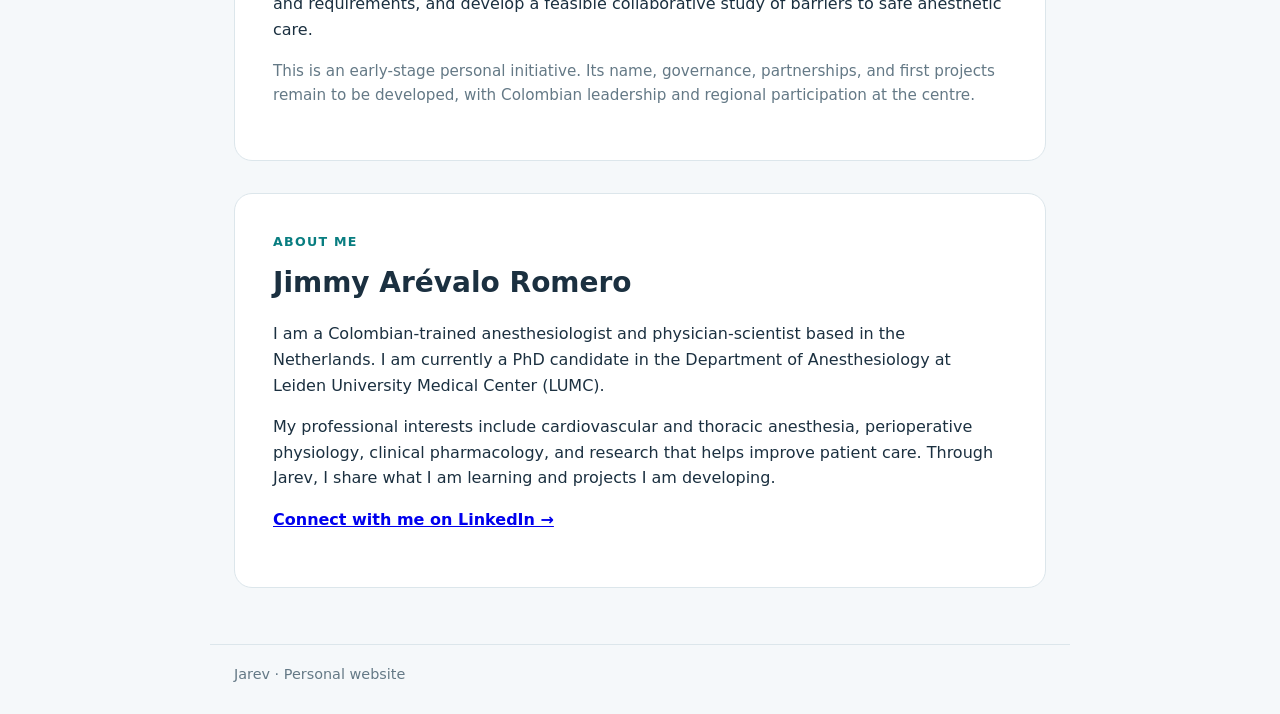
==== commit 7b5fc6ca: "Update academy section description Removed specific mention of peer review and hemostasis." ====
--- a/index.html
+++ b/index.html
@@ -74,7 +74,7 @@
     <section class="panel" id="academy" aria-labelledby="academy-heading">
       <p class="eyebrow">Learning &amp; teaching</p>
       <h2 id="academy-heading">Jarev Academy</h2>
-      <p>An evolving collection of evidence-based learning notes, explanations, and educational resources in anesthesiology and research. I am starting with peer review of scientific manuscripts and hemostasis in cardiac anesthesia.</p>
+      <p>An evolving collection of evidence-based learning notes, explanations, and educational resources in anesthesiology and research.</p>
       <p><a href="academy/"><strong>Explore the Academy →</strong></a></p>
       <p class="muted">Articles and learning outlines available now; presentations, guideline appraisals, case discussions, and social content will be added as they are developed.</p>
     </section>
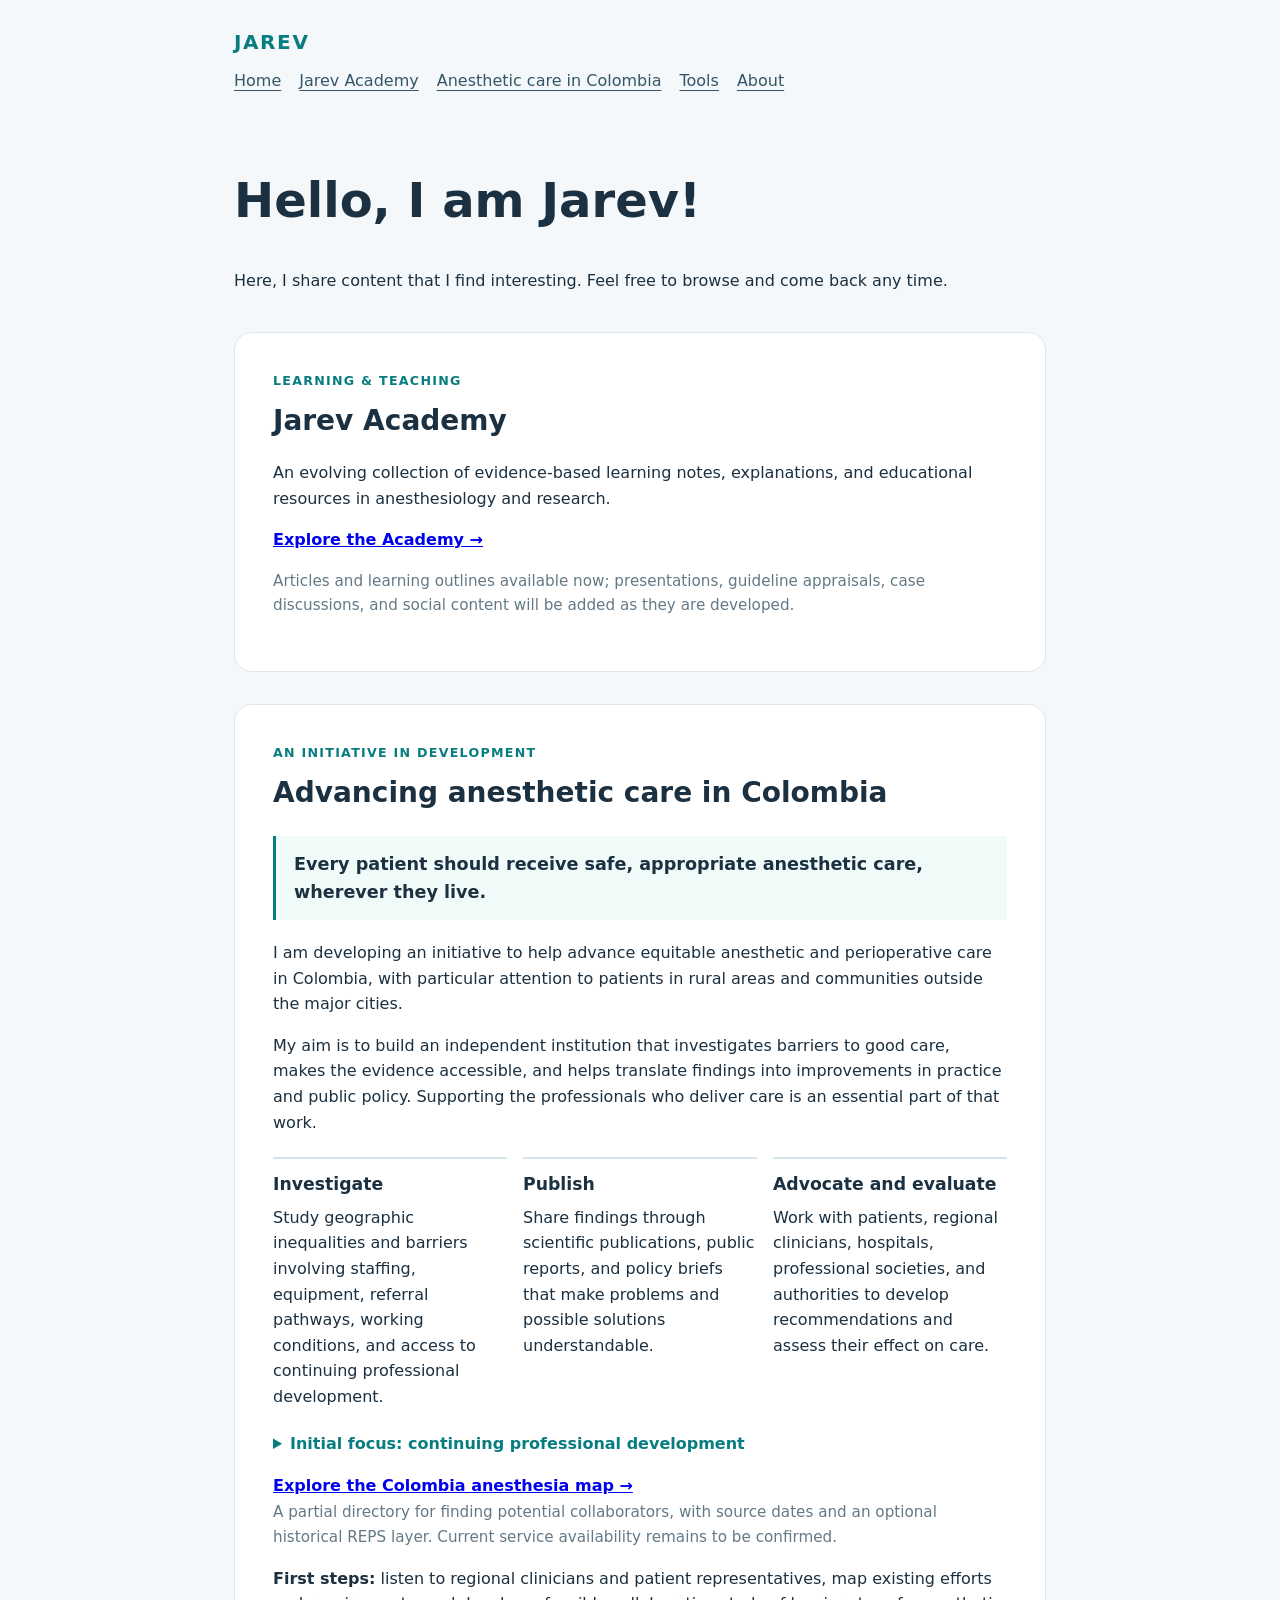
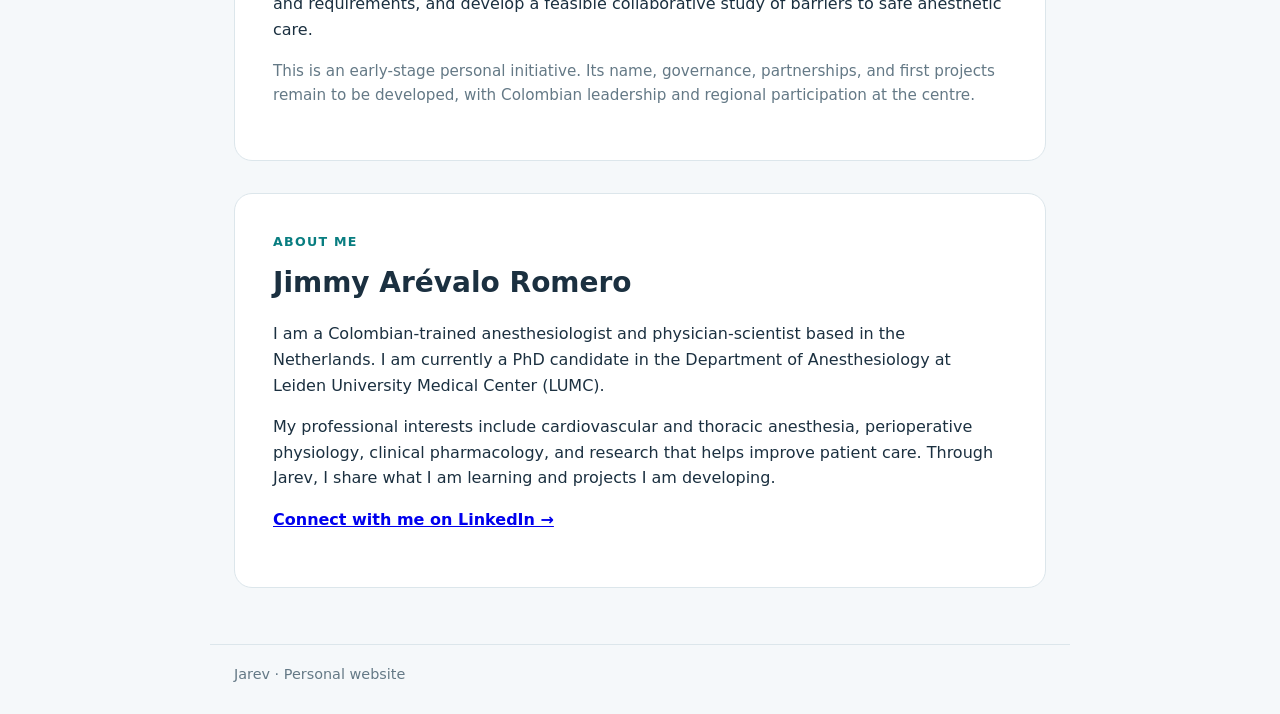
==== commit d44f7a86: "Link generic encryption tool from Jarev website navigation" ====
--- a/index.html
+++ b/index.html
@@ -64,7 +64,7 @@
 <body>
   <header>
     <a class="brand" href="#top">JAREV</a>
-    <nav aria-label="Main navigation"><a href="#top">Home</a><a href="academy/">Jarev Academy</a><a href="#colombia">Anesthetic care in Colombia</a><a href="#about">About</a></nav>
+    <nav aria-label="Main navigation"><a href="#top">Home</a><a href="academy/">Jarev Academy</a><a href="#colombia">Anesthetic care in Colombia</a><a href="tools/encryption/">Tools</a><a href="#about">About</a></nav>
   </header>
   <main id="top">
     <section class="intro">
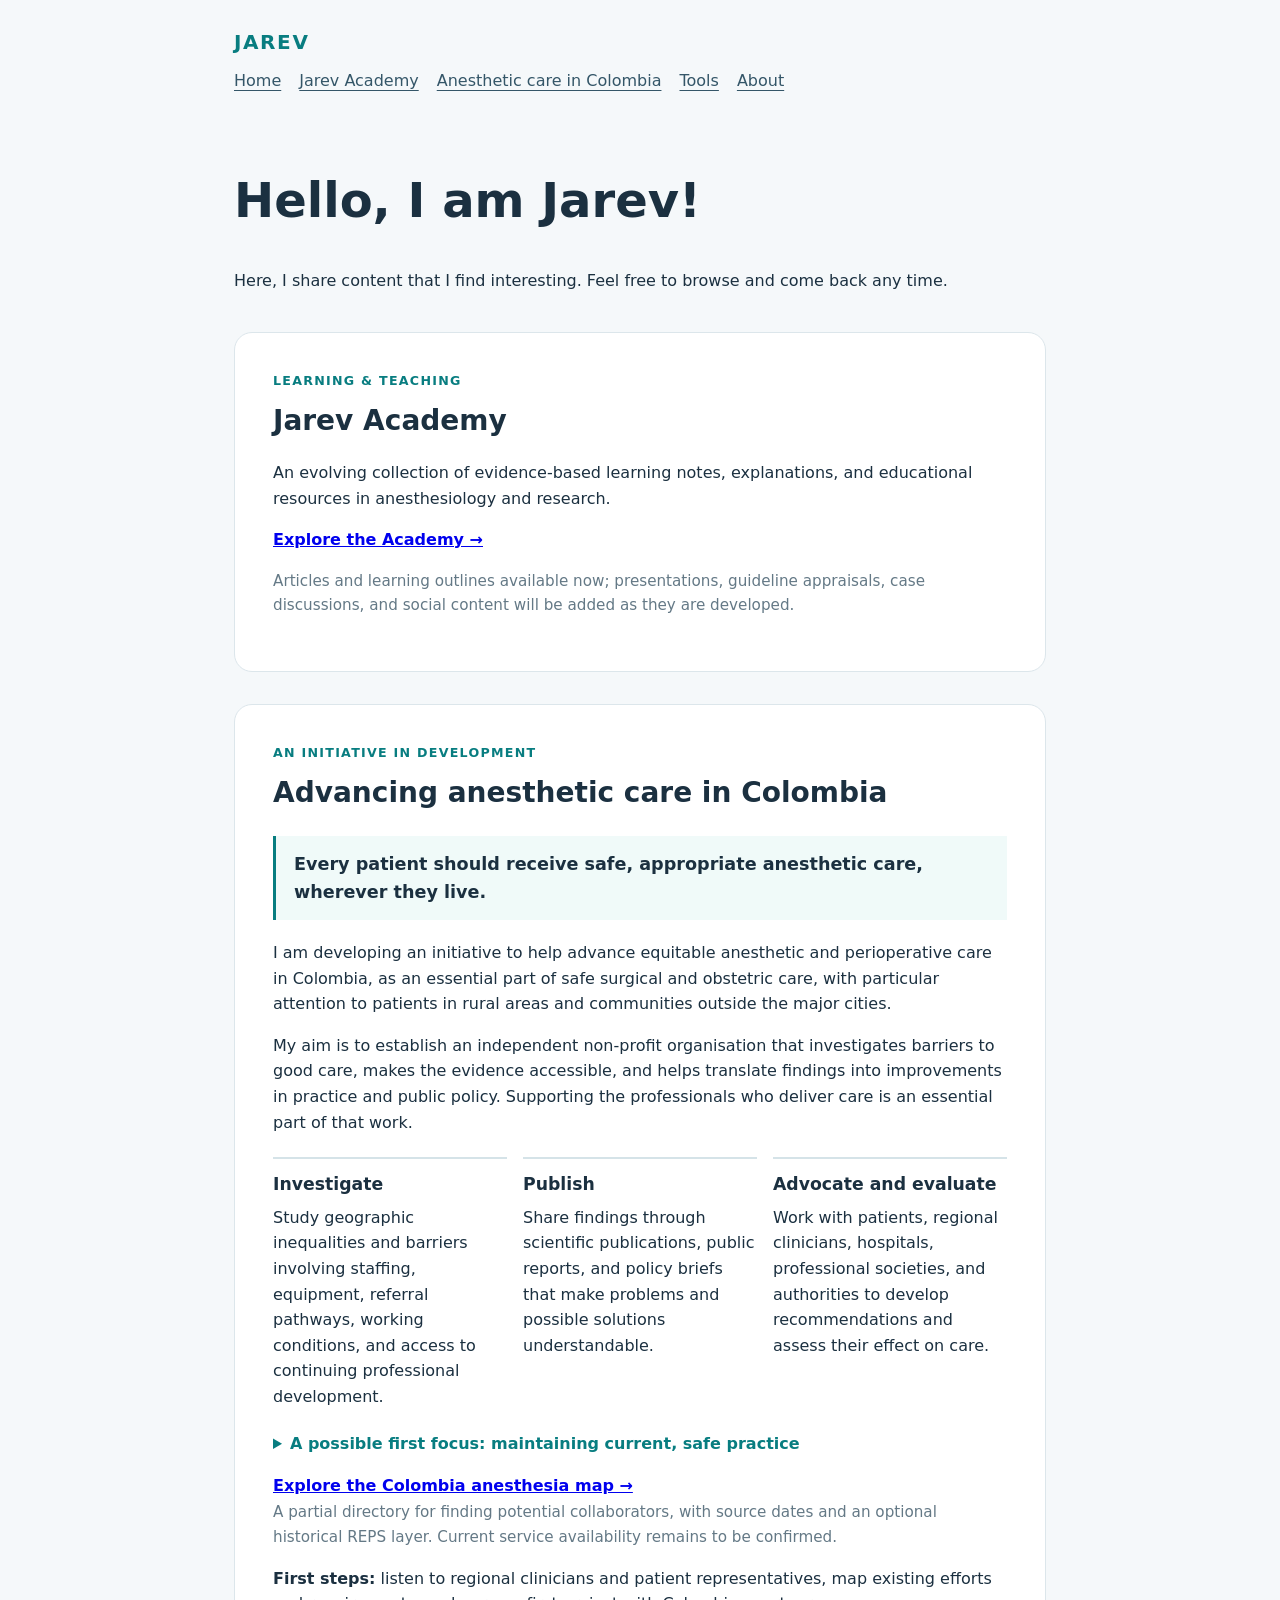
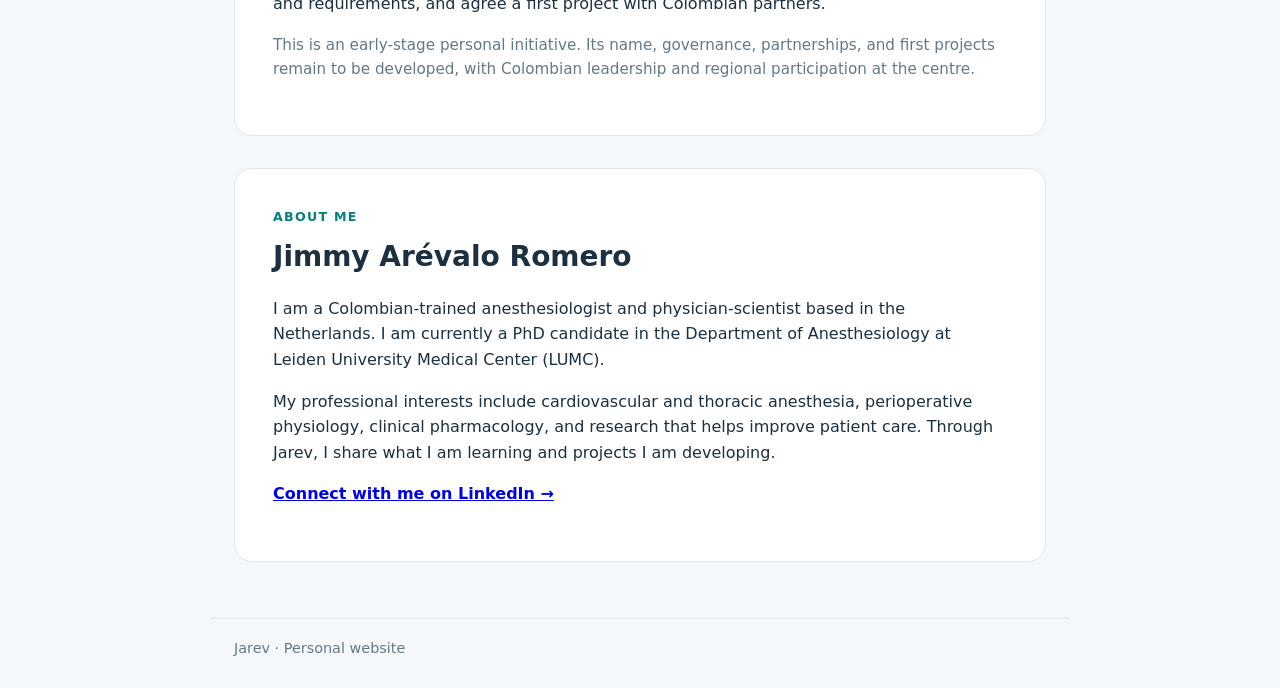
==== commit 5bf14e6b: "Colombia section: frame as non-profit; anesthesia within surgical and obstetric care; first focus as" ====
--- a/index.html
+++ b/index.html
@@ -83,8 +83,8 @@
       <p class="eyebrow">An initiative in development</p>
       <h2 id="colombia-heading">Advancing anesthetic care in Colombia</h2>
       <blockquote class="initiative-principle">Every patient should receive safe, appropriate anesthetic care, wherever they live.</blockquote>
-      <p>I am developing an initiative to help advance equitable anesthetic and perioperative care in Colombia, with particular attention to patients in rural areas and communities outside the major cities.</p>
-      <p>My aim is to build an independent institution that investigates barriers to good care, makes the evidence accessible, and helps translate findings into improvements in practice and public policy. Supporting the professionals who deliver care is an essential part of that work.</p>
+      <p>I am developing an initiative to help advance equitable anesthetic and perioperative care in Colombia, as an essential part of safe surgical and obstetric care, with particular attention to patients in rural areas and communities outside the major cities.</p>
+      <p>My aim is to establish an independent non-profit organisation that investigates barriers to good care, makes the evidence accessible, and helps translate findings into improvements in practice and public policy. Supporting the professionals who deliver care is an essential part of that work.</p>
       <div class="initiative-grid">
         <article>
           <h3>Investigate</h3>
@@ -100,12 +100,12 @@
         </article>
       </div>
       <details class="initiative-details">
-        <summary>Initial focus: continuing professional development</summary>
-        <p>One proposed research priority is how Colombia supports and verifies continued professional competence. Questions include access to relevant education, protected learning time, costs, institutional responsibilities, and the role of continuing education or recertification requirements.</p>
+        <summary>A possible first focus: maintaining current, safe practice</summary>
+        <p>One candidate priority, still to be tested with Colombian clinicians and patients, is how Colombia supports and verifies continued professional competence. Questions include access to relevant education, protected learning time, costs, institutional responsibilities, and the role of continuing education or recertification requirements.</p>
         <p>The aim is to establish what helps clinicians maintain current, safe practice and improves patient care. Recommendations should be informed by evidence and by the realities of practising outside major academic centres.</p>
       </details>
       <p><a href="mapa-anestesia.html"><strong>Explore the Colombia anesthesia map →</strong></a><br><span class="muted">A partial directory for finding potential collaborators, with source dates and an optional historical REPS layer. Current service availability remains to be confirmed.</span></p>
-      <p><strong>First steps:</strong> listen to regional clinicians and patient representatives, map existing efforts and requirements, and develop a feasible collaborative study of barriers to safe anesthetic care.</p>
+      <p><strong>First steps:</strong> listen to regional clinicians and patient representatives, map existing efforts and requirements, and agree a first project with Colombian partners.</p>
       <p class="muted">This is an early-stage personal initiative. Its name, governance, partnerships, and first projects remain to be developed, with Colombian leadership and regional participation at the centre.</p>
     </section>
 
